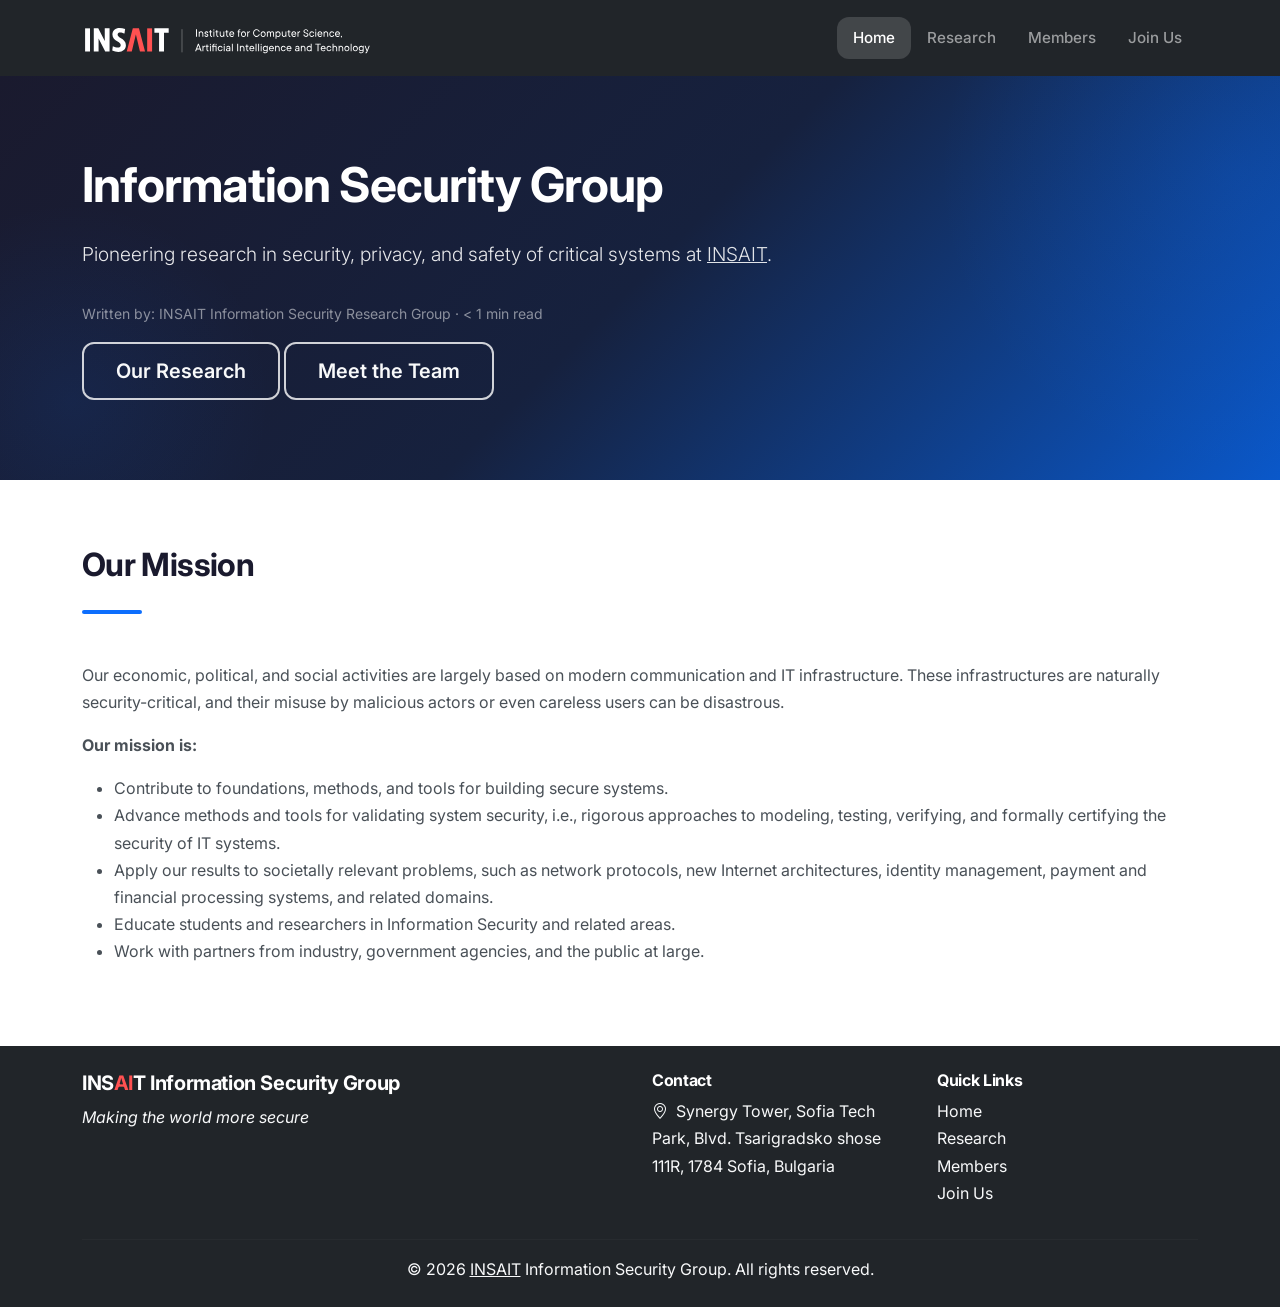
==== docs/index.html @ 081b9360 "use AI-letter favicon" ====
<!DOCTYPE html>
<html lang="en">
<head>
    <meta charset="UTF-8">
    <meta name="viewport" content="width=device-width, initial-scale=1.0">
    <meta name="description" content="INSAIT Information Security Research Group - Pioneering research in security, privacy, and safety of critical systems.">
    <meta name="author" content="INSAIT Information Security Research Group">
    <meta name="robots" content="index, follow">
    <meta property="og:title" content="INSAIT Information Security Research Group">
    <meta property="og:description" content="INSAIT Information Security Research Group - Pioneering research in security, privacy, and safety of critical systems.">
    <meta property="og:type" content="website">
    <meta property="og:url" content="https://nadiamarkova-alt.github.io/insait-security-webpage-static/">
    <meta property="og:site_name" content="INSAIT Information Security Research Group">
    <meta property="og:image" content="https://nadiamarkova-alt.github.io/insait-security-webpage-static/media/seo_image.png">
    <meta name="twitter:card" content="summary">
    <meta name="twitter:title" content="INSAIT Information Security Research Group">
    <meta name="twitter:description" content="INSAIT Information Security Research Group - Pioneering research in security, privacy, and safety of critical systems.">
    <link rel="canonical" href="https://nadiamarkova-alt.github.io/insait-security-webpage-static/">
    <link rel="icon" type="image/svg+xml" href="media/favicon.svg">
    <title>Home - INSAIT Information Security Research Group</title>
    <script type="application/ld+json">
    {
        "@context": "https://schema.org",
        "@type": "WebPage",
        "name": "Home - INSAIT Information Security Research Group",
        "description": "INSAIT Information Security Research Group - Pioneering research in cybersecurity, cryptography, and secure systems.",
        "author": {
            "@type": "Organization",
            "name": "INSAIT Information Security Research Group"
        },
        "timeRequired": "PT1M"
    }
    </script>
    <link rel="preconnect" href="https://fonts.googleapis.com">
    <link rel="preconnect" href="https://fonts.gstatic.com" crossorigin>
    <link href="https://fonts.googleapis.com/css2?family=JetBrains+Mono:wght@400;500;600;700;800&family=Inter:wght@400;500;600;700;800&display=swap" rel="stylesheet">
    <link href="https://cdn.jsdelivr.net/npm/bootstrap@5.3.3/dist/css/bootstrap.min.css" rel="stylesheet">
    <link href="https://cdn.jsdelivr.net/npm/bootstrap-icons@1.11.3/font/bootstrap-icons.min.css" rel="stylesheet">
    <link href="static/css/style.css" rel="stylesheet">
</head>
<body class="d-flex flex-column min-vh-100">
    <nav class="navbar navbar-expand-lg navbar-dark bg-dark">
        <div class="container">
            <a class="navbar-brand" href="https://insait.ai" target="_blank" rel="noopener noreferrer">
                <img src="media/insait-logo.svg" alt="INSAIT" height="30">
            </a>
            <button class="navbar-toggler" type="button" data-bs-toggle="collapse" data-bs-target="#navbarNav" aria-controls="navbarNav" aria-expanded="false" aria-label="Toggle navigation">
                <span class="navbar-toggler-icon"></span>
            </button>
            <div class="collapse navbar-collapse" id="navbarNav">
                <ul class="navbar-nav ms-auto">
                    <li class="nav-item">
                        <a class="nav-link active" href="index.html">Home</a>
                    </li>
                    <li class="nav-item">
                        <a class="nav-link" href="research.html">Research</a>
                    </li>
                    <li class="nav-item">
                        <a class="nav-link" href="members.html">Members</a>
                    </li>
                    <li class="nav-item">
                        <a class="nav-link" href="join-us.html">Join Us</a>
                    </li>
                    <!-- <li class="nav-item">
                        <a class="nav-link" href="publications.html">Publications</a>
                    </li> -->
                </ul>
            </div>
        </div>
    </nav>

    <main class="flex-grow-1">
        <section class="hero-section">
            <div class="container position-relative" style="z-index: 2;">
                <div class="row align-items-center">
                    <div class="col-lg-8">
                        <h1 class="display-5 fw-bold">Information Security Group</h1>
                        <p class="lead">Pioneering research in security, privacy, and safety of critical systems at <a href="https://insait.ai" target="_blank" rel="noopener noreferrer" class="text-light text-decoration-underline">INSAIT</a>.</p>
                        <p class="article-meta small text-white-50 mb-3">Written by: INSAIT Information Security Research Group &middot; &lt; 1 min read</p>
                        <a href="research.html" class="btn btn-outline-light btn-lg">Our Research</a>
                        <a href="members.html" class="btn btn-outline-light btn-lg">Meet the Team</a>
                    </div>
                </div>
            </div>
        </section>

        <!-- <section class="container stats-bar">
            <div class="row g-4">
                <div class="col-md-4">
                    <div class="stat-item animate-on-scroll">
                        <i class="bi bi-people display-4"></i>
                        <h2>2</h2>
                        <p>Team Members</p>
                    </div>
                </div>
                <div class="col-md-4">
                    <div class="stat-item animate-on-scroll">
                        <i class="bi bi-journal-text display-4"></i>
                        <h2>4</h2>
                        <p>Publications</p>
                    </div>
                </div>
                <div class="col-md-4">
                    <div class="stat-item animate-on-scroll">
                        <i class="bi bi-lightbulb display-4"></i>
                        <h2>3</h2>
                        <p>Research Areas</p>
                    </div>
                </div>
            </div>
        </section> -->

        <!-- <section class="container my-5">
            <div class="section-header">
                <h2 class="mb-4">Who Are We?</h2>
                <div class="divider"></div>
            </div>
            <div class="row align-items-center">
                <div class="col-md-8">
                    <p>We are a research group within <a href="https://insait.ai" target="_blank" rel="noopener noreferrer">INSAIT</a>, Bulgaria's institute for computer science, AI, and technology.</p>
                </div>
                <div class="col-md-4">
                    <img src="media/synergy.jpg" class="img-fluid rounded" alt="INSAIT Synergy Building">
                </div>
            </div>
        </section> -->

        <section class="container my-5">
            <div class="section-header">
                <h2 class="mb-4">Our Mission</h2>
                <div class="divider"></div>
            </div>
            <div class="mission-text">
                <p>Our economic, political, and social activities are largely based on modern communication and IT infrastructure. These infrastructures are naturally security-critical, and their misuse by malicious actors or even careless users can be disastrous.</p>
                <p><b>Our mission is:</b></p>
                <ul>
                    <li>Contribute to foundations, methods, and tools for building secure systems.</li>
                    <li>Advance methods and tools for validating system security, i.e., rigorous approaches to modeling, testing, verifying, and formally certifying the security of IT systems.</li>
                    <li>Apply our results to societally relevant problems, such as network protocols, new Internet architectures, identity management, payment and financial processing systems, and related domains.</li>
                    <li>Educate students and researchers in Information Security and related areas.</li>
                    <li>Work with partners from industry, government agencies, and the public at large.</li>
                </ul>
            </div>
        </section>
    </main>

    <footer class="bg-dark text-light py-4 mt-auto">
        <div class="container">
            <div class="row">
                <div class="col-md-6">
                    <h5>INS<span style="color:#ff5151;">AI</span>T Information Security Group</h5>
                    <p class="mb-0"><i>Making the world more secure</i></p>
                </div>
                <div class="col-md-3">
                    <h6>Contact</h6>
                    <ul class="list-unstyled">
                        <li><i class="bi bi-geo-alt me-2"></i>Synergy Tower, Sofia Tech Park, Blvd. Tsarigradsko shose 111R, 1784 Sofia, Bulgaria</li>
                    </ul>
                </div>
                <div class="col-md-3">
                    <h6>Quick Links</h6>
                    <ul class="list-unstyled">
                        <li><a href="index.html" class="text-light text-decoration-none">Home</a></li>
                        <li><a href="research.html" class="text-light text-decoration-none">Research</a></li>
                        <li><a href="members.html" class="text-light text-decoration-none">Members</a></li>
                        <li><a href="join-us.html" class="text-light text-decoration-none">Join Us</a></li>
                        <!-- <li><a href="publications.html" class="text-light text-decoration-none">Publications</a></li> -->
                    </ul>
                </div>

            </div>
            <hr class="my-3">
            <div class="text-center">
                <p class="mb-0">&copy; 2026 <a href="https://insait.ai" target="_blank" rel="noopener noreferrer" class="text-light text-decoration-underline">INSAIT</a> Information Security Group. All rights reserved.</p>
            </div>
        </div>
    </footer>

    <script src="https://cdn.jsdelivr.net/npm/bootstrap@5.3.3/dist/js/bootstrap.bundle.min.js"></script>
    <script src="static/js/main.js"></script>
</body>
</html>
---- docs/static/css/style.css ----
/* ===========================
   Variables & Base
   =========================== */
:root {
    --primary: #0d6efd;
    --primary-dark: #0a58ca;
    --primary-light: #e7f1ff;
    --dark: #1a1a2e;
    --dark-light: #16213e;
    --gray-100: #f8f9fa;
    --gray-200: #e9ecef;
    --gray-500: #6c757d;
    --gray-700: #495057;
    --radius: 0.75rem;
    --radius-lg: 1rem;
    --shadow-sm: 0 2px 8px rgba(0, 0, 0, 0.06);
    --shadow-md: 0 4px 16px rgba(0, 0, 0, 0.1);
    --shadow-lg: 0 8px 30px rgba(0, 0, 0, 0.12);
    --transition: 0.3s cubic-bezier(0.25, 0.46, 0.45, 0.94);
}

body {
    font-family: 'Inter', -apple-system, BlinkMacSystemFont, 'Segoe UI', Roboto, sans-serif;
    color: var(--gray-700);
    line-height: 1.7;
    -webkit-font-smoothing: antialiased;
}

h1, h2, h3, h4, h5, h6 {
    color: var(--dark);
    font-weight: 700;
    line-height: 1.3;
    letter-spacing: -0.02em;
}

h1 { font-size: 2.75rem; }
h2 { font-size: 2rem; }
h3 { font-size: 1.5rem; }
h4 { font-size: 1.25rem; }

a {
    transition: color var(--transition);
}

section {
    padding-top: 1rem;
    padding-bottom: 1rem;
}

/* ===========================
   Navbar
   =========================== */
.navbar {
    padding: 1rem 0;
    box-shadow: var(--shadow-sm);
    transition: padding var(--transition), box-shadow var(--transition);
}

.navbar.scrolled {
    padding: 0.5rem 0;
    box-shadow: var(--shadow-md);
}

.navbar-brand {
    font-weight: 800;
    font-size: 1.25rem;
    letter-spacing: -0.03em;
}

.navbar .nav-link {
    font-weight: 500;
    font-size: 0.95rem;
    padding: 0.5rem 1rem !important;
    border-radius: var(--radius);
    transition: background var(--transition), color var(--transition);
}

.navbar .nav-link:hover {
    background: rgba(255, 255, 255, 0.1);
}

.navbar .nav-link.active {
    background: rgba(255, 255, 255, 0.15);
    color: #fff !important;
}

/* ===========================
   Hero Sections
   =========================== */
.hero-section {
    background: linear-gradient(135deg, var(--dark) 0%, var(--dark-light) 50%, var(--primary-dark) 100%);
    color: #fff;
    padding: 5rem 0;
    position: relative;
    overflow: hidden;
}

.hero-section::before {
    content: '';
    position: absolute;
    top: -50%;
    right: -20%;
    width: 600px;
    height: 600px;
    background: radial-gradient(circle, rgba(13, 110, 253, 0.15) 0%, transparent 70%);
    border-radius: 50%;
}

.hero-section::after {
    content: '';
    position: absolute;
    bottom: -30%;
    left: -10%;
    width: 400px;
    height: 400px;
    background: radial-gradient(circle, rgba(13, 110, 253, 0.1) 0%, transparent 70%);
    border-radius: 50%;
}

.hero-section h1 {
    color: #fff;
    margin-bottom: 1.5rem;
}

.hero-section .lead {
    font-size: 1.2rem;
    opacity: 0.9;
    margin-bottom: 2rem;
}

.hero-section .btn {
    padding: 0.75rem 2rem;
    font-weight: 600;
    border-radius: var(--radius);
    transition: transform var(--transition), box-shadow var(--transition);
}

.hero-section .btn:hover {
    transform: translateY(-2px);
}

.hero-section .btn-light:hover {
    box-shadow: 0 6px 20px rgba(0, 0, 0, 0.2);
}

/* ===========================
   Stats Bar
   =========================== */
.stats-bar {
    background: #fff;
    border-radius: var(--radius-lg);
    box-shadow: var(--shadow-md);
    margin-top: -3rem;
    position: relative;
    z-index: 10;
    padding: 2rem 0;
}

.stat-item {
    text-align: center;
    padding: 1rem;
}

.stat-item i {
    color: var(--primary);
    margin-bottom: 0.5rem;
}

.stat-item h2 {
    font-size: 2.5rem;
    margin-bottom: 0.25rem;
}

.stat-item p {
    color: var(--gray-500);
    font-weight: 500;
    text-transform: uppercase;
    font-size: 0.8rem;
    letter-spacing: 0.05em;
    margin: 0;
}

/* ===========================
   Cards
   =========================== */
.card {
    border: 1px solid var(--gray-200);
    border-radius: var(--radius-lg);
    transition: transform var(--transition), box-shadow var(--transition), border-color var(--transition);
    overflow: hidden;
}

.card:hover {
    transform: translateY(-6px);
    box-shadow: var(--shadow-lg);
    border-color: transparent;
}

.card-img-top {
    transition: transform var(--transition);
}

.card:hover .card-img-top {
    transform: scale(1.05);
}

.card-img-wrapper {
    overflow: hidden;
}

.card-body {
    padding: 1.5rem;
}

.card-title {
    font-weight: 700;
    margin-bottom: 0.75rem;
}

.card-text {
    color: var(--gray-500);
    font-size: 0.95rem;
}

/* ===========================
   Section Headers
   =========================== */
.section-header {
    margin-bottom: 3rem;
}

.section-header h1 {
    margin-bottom: 0.75rem;
}

.section-header .lead {
    color: var(--gray-500);
    font-size: 1.1rem;
}

/* ===========================
   Buttons
   =========================== */
.btn {
    font-weight: 600;
    padding: 0.6rem 1.5rem;
    border-radius: var(--radius);
    transition: all var(--transition);
}

.btn-primary {
    background: var(--primary);
    border: none;
}

.btn-primary:hover {
    background: var(--primary-dark);
    transform: translateY(-2px);
    box-shadow: 0 4px 12px rgba(13, 110, 253, 0.3);
}

.btn-outline-primary {
    border: 2px solid var(--primary);
    color: var(--primary);
}

.btn-outline-primary:hover {
    background: var(--primary);
    border-color: var(--primary);
    transform: translateY(-2px);
    box-shadow: 0 4px 12px rgba(13, 110, 253, 0.3);
}

.btn-outline-light {
    border: 2px solid rgba(255, 255, 255, 0.8);
}

.btn-outline-light:hover {
    background: rgba(255, 255, 255, 0.15);
    border-color: #fff;
}

/* ===========================
   Publications List
   =========================== */
.list-group-item {
    border: 1px solid var(--gray-200);
    border-radius: var(--radius) !important;
    margin-bottom: 0.75rem;
    transition: box-shadow var(--transition), border-color var(--transition);
}

.list-group-item:hover {
    box-shadow: var(--shadow-sm);
    border-color: var(--primary);
}

.list-group-item h5 {
    font-size: 1.1rem;
    color: var(--dark);
}

.list-group-item p {
    font-size: 0.9rem;
    margin-bottom: 0.25rem;
}

.year-divider {
    font-size: 1.5rem;
    font-weight: 800;
    color: var(--dark);
    position: relative;
    padding-left: 1rem;
}

.year-divider::before {
    content: '';
    position: absolute;
    left: 0;
    top: 0;
    bottom: 0;
    width: 4px;
    background: var(--primary);
    border-radius: 2px;
}

/* ===========================
   Members Cards
   =========================== */
.member-card .card-body {
    padding: 2rem 1.5rem;
}

.member-photo {
    width: 120px;
    height: 120px;
    object-fit: cover;
    border: 4px solid var(--gray-200);
    transition: border-color var(--transition), transform var(--transition);
}

.member-card:hover .member-photo {
    border-color: var(--primary);
    transform: scale(1.05);
}

.member-role {
    color: var(--primary);
    font-weight: 600;
    font-size: 0.85rem;
    text-transform: uppercase;
    letter-spacing: 0.05em;
}

.member-topic {
    color: var(--gray-500);
    font-size: 0.9rem;
}

.member-links .btn {
    width: 38px;
    height: 38px;
    padding: 0;
    display: inline-flex;
    align-items: center;
    justify-content: center;
    border-radius: 50%;
    transition: all var(--transition);
}

.member-links .btn:hover {
    transform: scale(1.1);
}

/* ===========================
   Contact Form
   =========================== */
.form-control {
    border: 2px solid var(--gray-200);
    border-radius: var(--radius);
    padding: 0.75rem 1rem;
    font-size: 0.95rem;
    transition: border-color var(--transition), box-shadow var(--transition);
}

.form-control:focus {
    border-color: var(--primary);
    box-shadow: 0 0 0 3px rgba(13, 110, 253, 0.15);
}

.form-label {
    font-weight: 600;
    color: var(--dark);
    margin-bottom: 0.5rem;
}

/* ===========================
   Contact Info
   =========================== */
.contact-info-item {
    display: flex;
    align-items: flex-start;
    margin-bottom: 1.25rem;
}

.contact-info-item i {
    color: var(--primary);
    font-size: 1.25rem;
    margin-right: 1rem;
    margin-top: 0.2rem;
    flex-shrink: 0;
}

.social-links a {
    width: 44px;
    height: 44px;
    display: inline-flex;
    align-items: center;
    justify-content: center;
    border-radius: 50%;
    background: var(--gray-100);
    color: var(--primary);
    transition: all var(--transition);
}

.social-links a:hover {
    background: var(--primary);
    color: #fff;
    transform: translateY(-3px);
    box-shadow: 0 4px 12px rgba(13, 110, 253, 0.3);
}

/* ===========================
   Alerts
   =========================== */
.alert {
    border: none;
    border-radius: var(--radius);
    padding: 1.5rem;
}

.alert-info {
    background: var(--primary-light);
    color: var(--primary-dark);
}

/* ===========================
   Footer
   =========================== */
footer {
    background: var(--dark) !important;
}

footer h5, footer h6 {
    color: #fff;
    font-weight: 700;
}

footer a {
    color: rgba(255, 255, 255, 0.7) !important;
    transition: color var(--transition);
}

footer a:hover {
    color: #fff !important;
}

footer hr {
    border-color: rgba(255, 255, 255, 0.1);
}

/* ===========================
   Animations
   =========================== */
@keyframes fadeInUp {
    from {
        opacity: 0;
        transform: translateY(30px);
    }
    to {
        opacity: 1;
        transform: translateY(0);
    }
}

.animate-on-scroll {
    opacity: 0;
    transform: translateY(30px);
    transition: opacity 0.6s ease, transform 0.6s ease;
}

.animate-on-scroll.visible {
    opacity: 1;
    transform: translateY(0);
}

/* Staggered animation delays */
.animate-on-scroll:nth-child(1) { transition-delay: 0.05s; }
.animate-on-scroll:nth-child(2) { transition-delay: 0.1s; }
.animate-on-scroll:nth-child(3) { transition-delay: 0.15s; }
.animate-on-scroll:nth-child(4) { transition-delay: 0.2s; }
.animate-on-scroll:nth-child(5) { transition-delay: 0.25s; }
.animate-on-scroll:nth-child(6) { transition-delay: 0.3s; }

/* ===========================
   Utility
   =========================== */
.bg-light-custom {
    background: var(--gray-100) !important;
}

.text-gradient {
    background: linear-gradient(135deg, var(--primary) 0%, #6610f2 100%);
    -webkit-background-clip: text;
    -webkit-text-fill-color: transparent;
    background-clip: text;
}

.divider {
    width: 60px;
    height: 4px;
    background: var(--primary);
    border-radius: 2px;
    margin: 1rem 0;
}

/* ===========================
   Responsive
   =========================== */
@media (max-width: 991.98px) {
    h1 { font-size: 2.25rem; }
    h2 { font-size: 1.75rem; }

    .hero-section {
        padding: 3.5rem 0;
    }

    .stats-bar {
        margin-top: -2rem;
        padding: 1.5rem 0;
    }

    .stat-item h2 {
        font-size: 2rem;
    }

    .navbar-collapse {
        background: var(--dark-light);
        padding: 1rem;
        border-radius: var(--radius);
        margin-top: 0.5rem;
    }
}

@media (max-width: 767.98px) {
    h1 { font-size: 1.75rem; }
    h2 { font-size: 1.5rem; }

    .hero-section .btn {
        display: block;
        width: 100%;
        margin-bottom: 0.75rem;
    }

    .hero-section .btn:last-child {
        margin-bottom: 0;
    }

    .stat-item {
        padding: 0.75rem;
    }

    .stat-item h2 {
        font-size: 1.75rem;
    }

    .card-body {
        padding: 1.25rem;
    }
}

@media (max-width: 575.98px) {
    .hero-section {
        padding: 2.5rem 0;
    }

    .hero-section h1 {
        font-size: 1.5rem;
    }

    .section-header {
        margin-bottom: 2rem;
    }
}

@media (max-width: 400px) {
    .hero-section h1 {
        font-size: 1.25rem;
    }
}
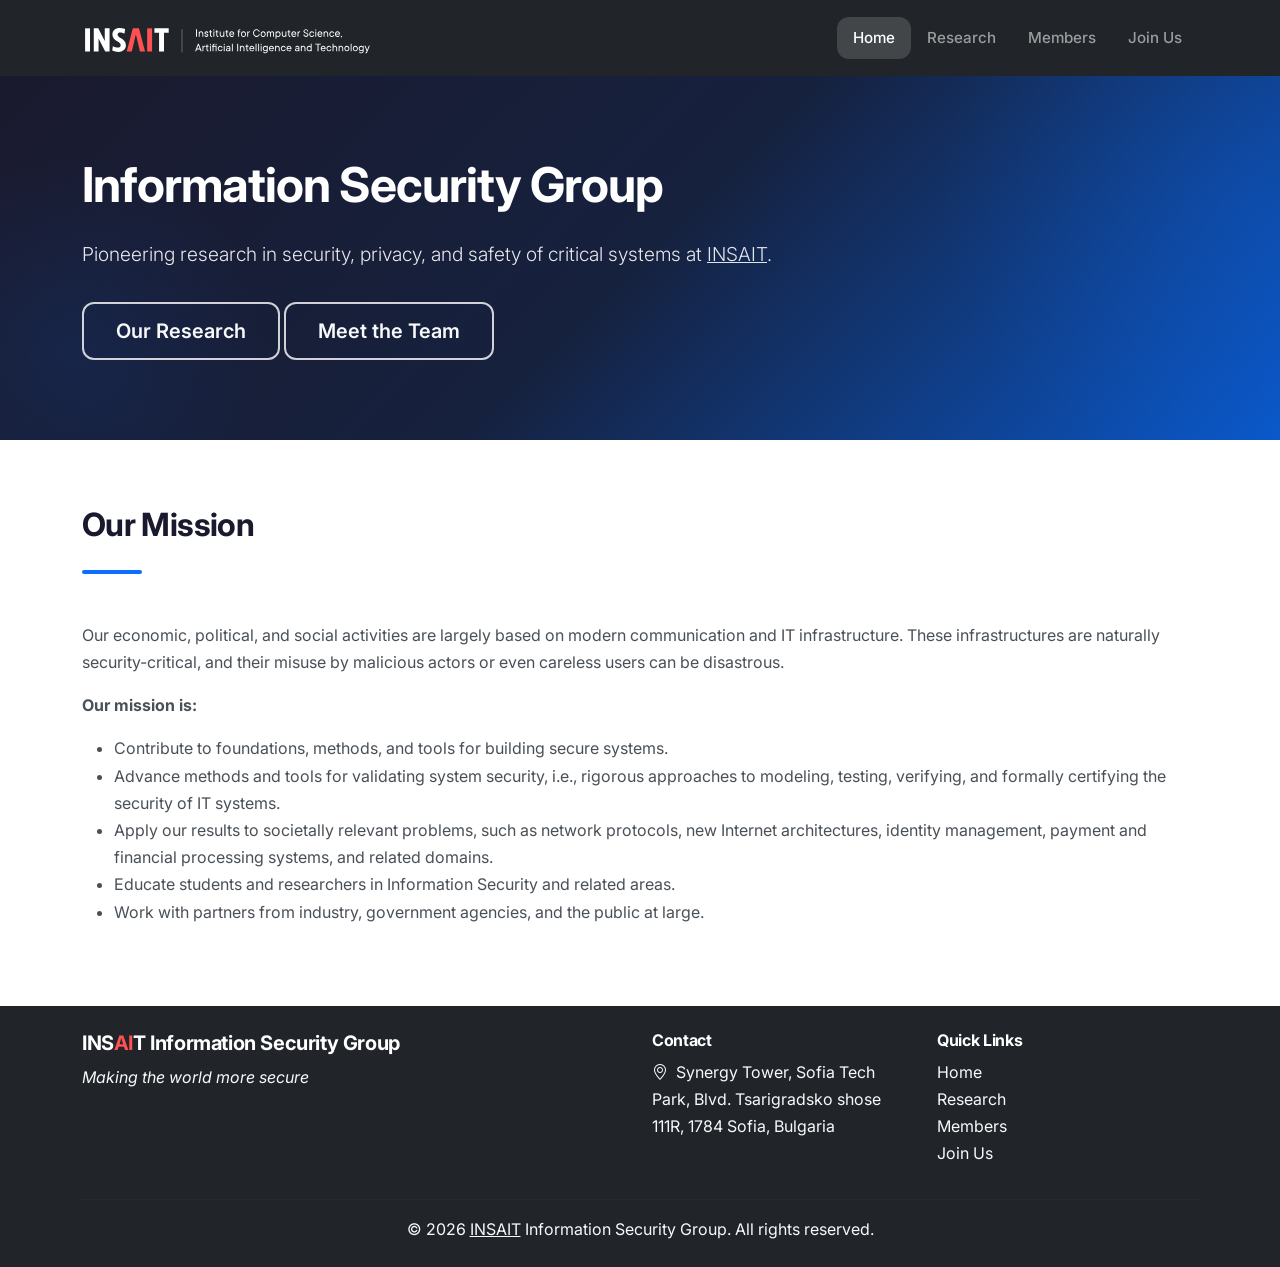
==== commit fd4da957: "remove visible article-meta, keep JSON-LD only" ====
--- a/docs/index.html
+++ b/docs/index.html
@@ -76,7 +76,6 @@
                     <div class="col-lg-8">
                         <h1 class="display-5 fw-bold">Information Security Group</h1>
                         <p class="lead">Pioneering research in security, privacy, and safety of critical systems at <a href="https://insait.ai" target="_blank" rel="noopener noreferrer" class="text-light text-decoration-underline">INSAIT</a>.</p>
-                        <p class="article-meta small text-white-50 mb-3">Written by: INSAIT Information Security Research Group &middot; &lt; 1 min read</p>
                         <a href="research.html" class="btn btn-outline-light btn-lg">Our Research</a>
                         <a href="members.html" class="btn btn-outline-light btn-lg">Meet the Team</a>
                     </div>
